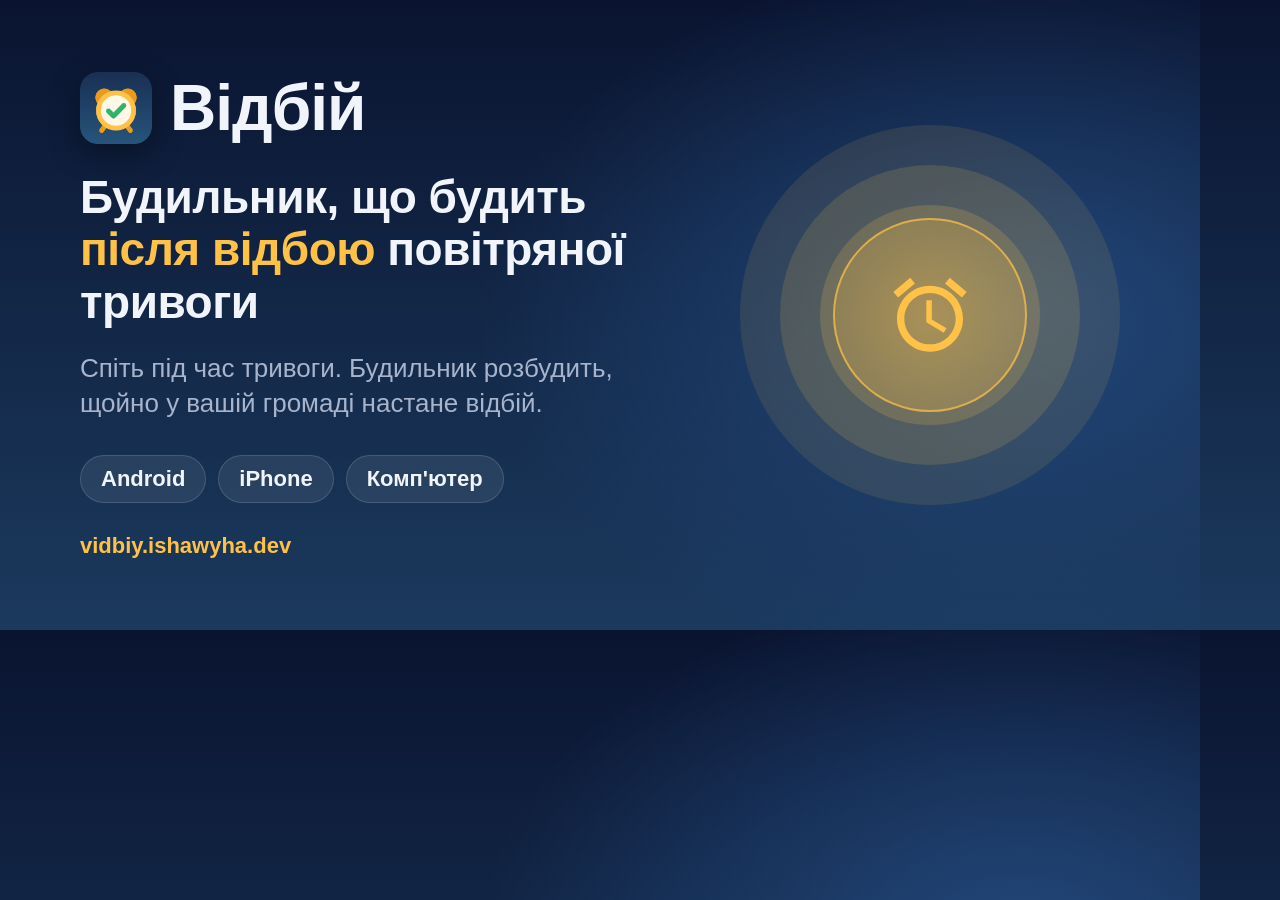
==== tools/og.html @ f7987c35 "Веб: QR-коди на комп'ютері, og:image; версія Android 1.2 - на комп'ютері картка «На телефоні» з двом" ====
<!doctype html>
<html lang="uk">
<head>
<meta charset="utf-8">
<style>
  html, body { margin: 0; width: 1200px; height: 630px; overflow: hidden; }
  body {
    background: radial-gradient(900px 600px at 85% 50%, #22477a 0%, transparent 60%), linear-gradient(#0a1430, #1b3a5e);
    color: #f1f4fa; font-family: "Inter", "Roboto", "Noto Sans", sans-serif;
    display: flex; align-items: center; padding: 0 80px; box-sizing: border-box; gap: 40px;
  }
  .text { flex: 1; }
  .brand { display: flex; align-items: center; gap: 18px; margin-bottom: 26px; }
  .brand img { width: 72px; height: 72px; border-radius: 18px; box-shadow: 0 10px 30px rgba(0,0,0,.35); }
  .brand span { font-size: 64px; font-weight: 700; letter-spacing: -1px; }
  h1 { margin: 0 0 22px; font-size: 46px; line-height: 1.15; font-weight: 650; letter-spacing: -.5px; max-width: 640px; }
  h1 em { font-style: normal; color: #ffc247; }
  p { margin: 0 0 34px; font-size: 26px; color: #a7b4cc; max-width: 600px; line-height: 1.35; }
  .chips { display: flex; gap: 12px; }
  .chips span { padding: 10px 20px; border-radius: 999px; background: rgba(255,255,255,.08); border: 1px solid rgba(255,255,255,.14); font-size: 22px; font-weight: 600; }
  .domain { margin-top: 30px; font-size: 22px; color: #ffc247; font-weight: 600; }
  .orb { position: relative; width: 380px; height: 380px; flex: none; display: grid; place-items: center; }
  .orb i { position: absolute; inset: 0; border-radius: 50%; background: rgba(255,194,71,.10); }
  .orb i:nth-child(2) { inset: 40px; background: rgba(255,194,71,.14); }
  .orb i:nth-child(3) { inset: 80px; background: rgba(255,194,71,.18); }
  .core { position: relative; width: 190px; height: 190px; border-radius: 50%; display: grid; place-items: center;
    background: radial-gradient(rgba(255,194,71,.40), rgba(255,194,71,.14)); border: 2px solid rgba(255,194,71,.7); }
  .core svg { width: 88px; height: 88px; fill: #ffc247; }
</style>
</head>
<body>
  <div class="text">
    <div class="brand"><img src="../web/icons/icon-512.png" alt=""><span>Відбій</span></div>
    <h1>Будильник, що будить <em>після відбою</em> повітряної тривоги</h1>
    <p>Спіть під час тривоги. Будильник розбудить, щойно у вашій громаді настане відбій.</p>
    <div class="chips"><span>Android</span><span>iPhone</span><span>Комп'ютер</span></div>
    <div class="domain">vidbiy.ishawyha.dev</div>
  </div>
  <div class="orb"><i></i><i></i><i></i>
    <div class="core"><svg viewBox="0 0 24 24"><path d="M22 5.72l-4.6-3.86-1.29 1.53 4.6 3.86L22 5.72zM7.88 3.39L6.6 1.86 2 5.71l1.29 1.53 4.59-3.85zM12.5 8H11v6l4.75 2.85.75-1.23-4-2.37V8zM12 4c-4.97 0-9 4.03-9 9s4.02 9 9 9c4.97 0 9-4.03 9-9s-4.03-9-9-9zm0 16c-3.87 0-7-3.13-7-7s3.13-7 7-7 7 3.13 7 7-3.13 7-7 7z"/></svg></div>
  </div>
</body>
</html>
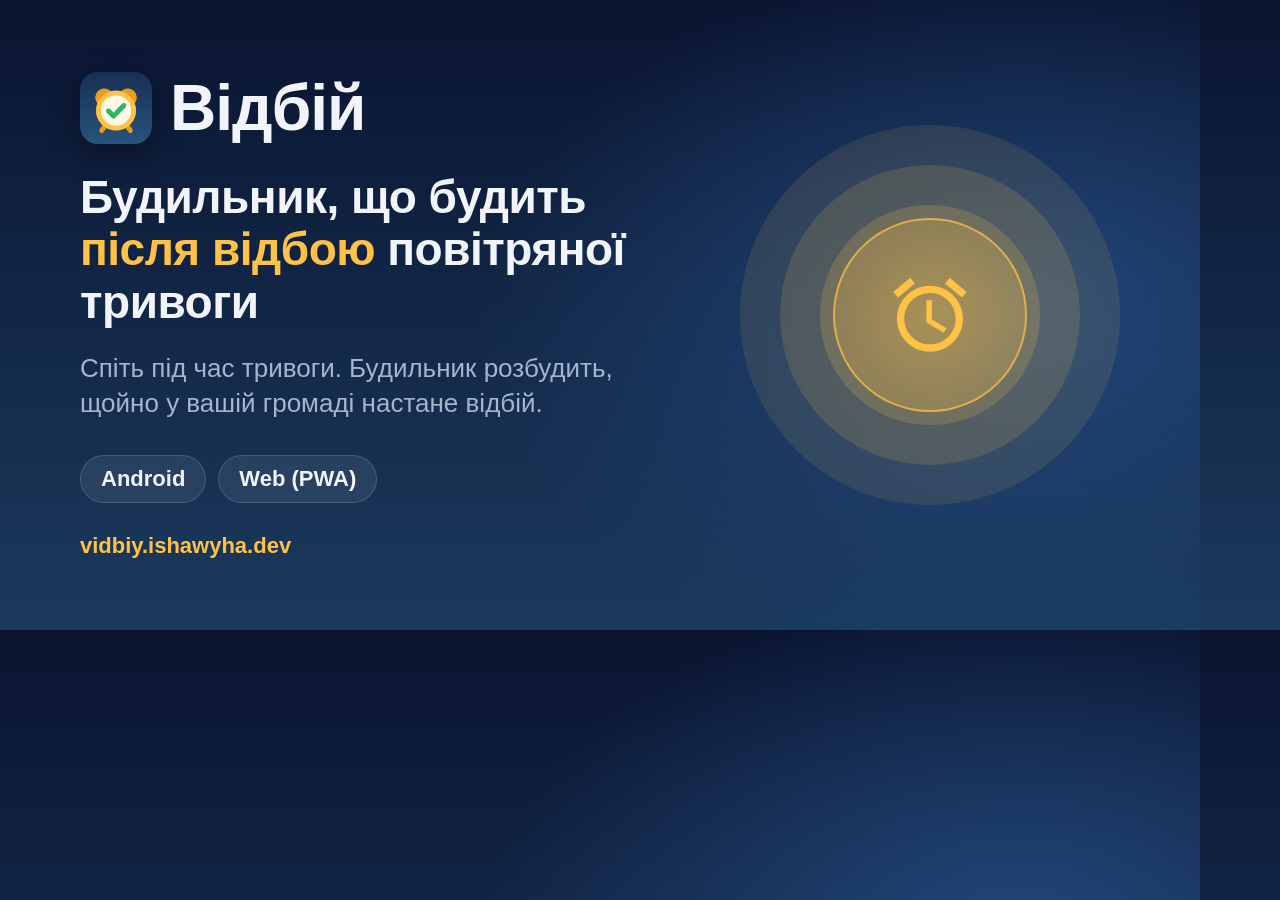
==== commit 5ec35769: "Дві версії: Android і Web (PWA) — README, прев'ю й опис" ====
--- a/tools/og.html
+++ b/tools/og.html
@@ -33,7 +33,7 @@
     <div class="brand"><img src="../web/icons/icon-512.png" alt=""><span>Відбій</span></div>
     <h1>Будильник, що будить <em>після відбою</em> повітряної тривоги</h1>
     <p>Спіть під час тривоги. Будильник розбудить, щойно у вашій громаді настане відбій.</p>
-    <div class="chips"><span>Android</span><span>iPhone</span><span>Комп'ютер</span></div>
+    <div class="chips"><span>Android</span><span>Web (PWA)</span></div>
     <div class="domain">vidbiy.ishawyha.dev</div>
   </div>
   <div class="orb"><i></i><i></i><i></i>
